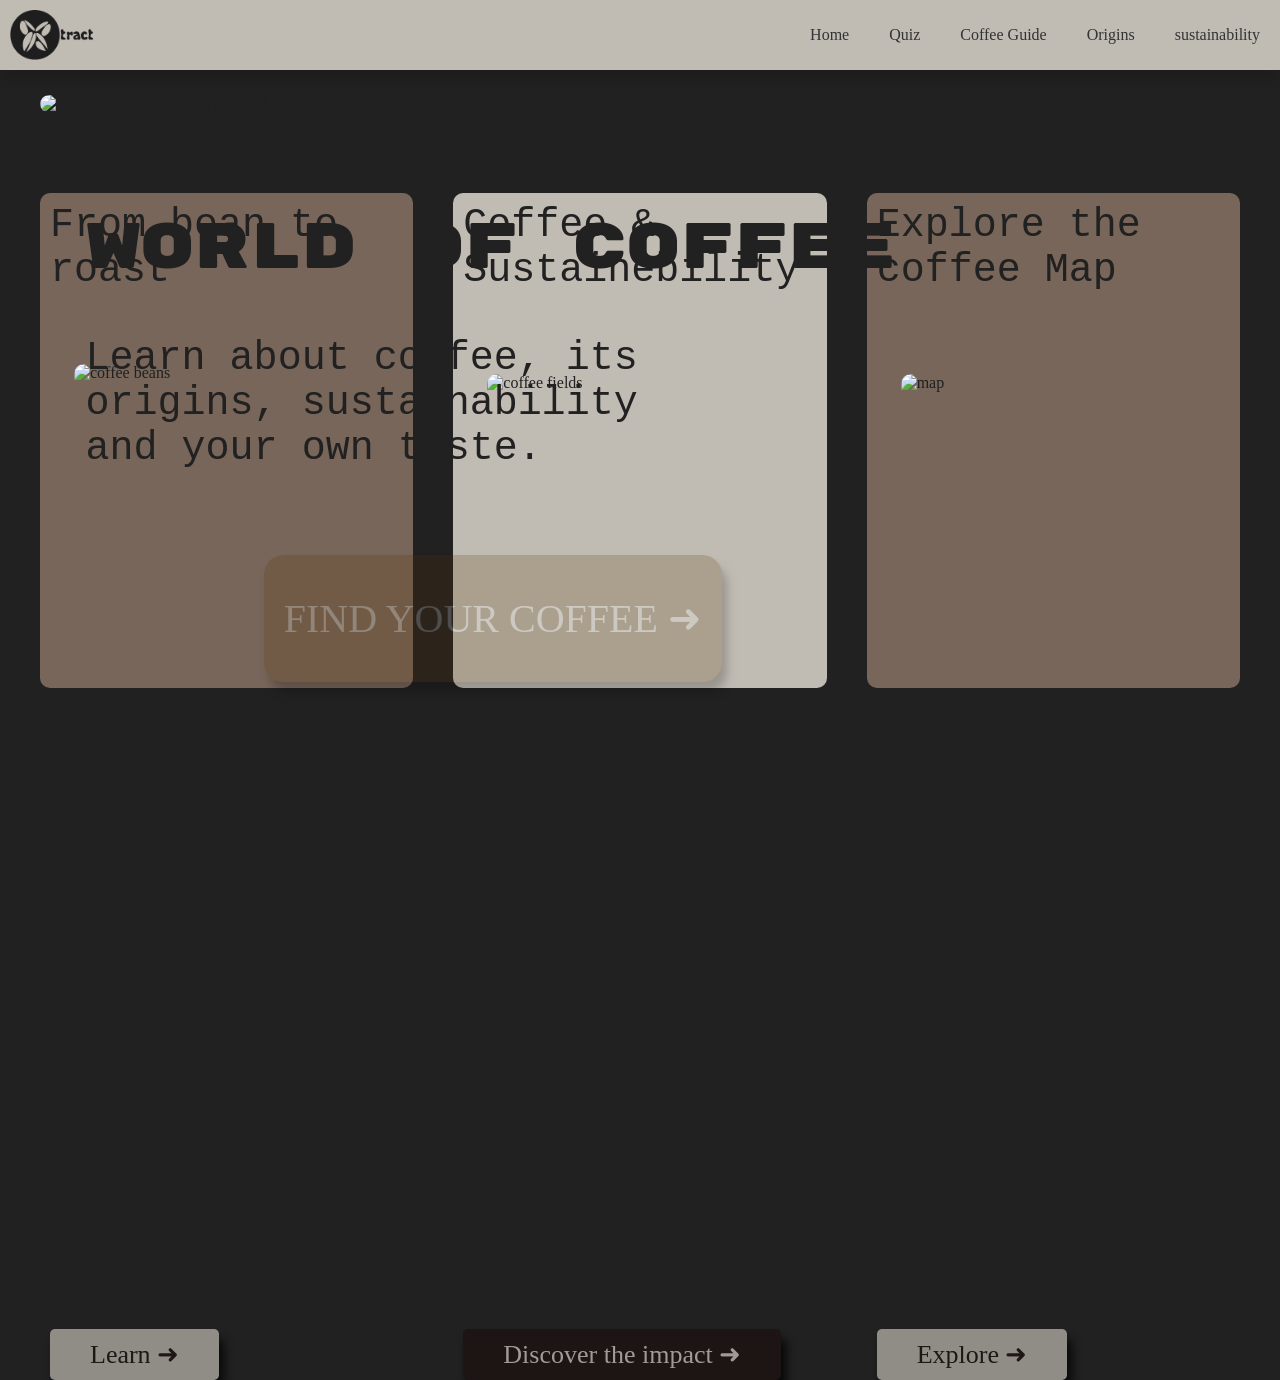
==== index.html @ 111a6716 "Add files via upload" ====
<!DOCTYPE html>
<html lang="en">

<head>
    <title>Home</title>
    <meta charset="utf-8">
    <meta name="viewport" content="width=device-width, initial-scale=1.0">
    <meta name="robots" content="noindex">
    <link rel="stylesheet" href="style.css">
    <link rel="stylesheet" href="layout.css">
    <link rel="stylesheet" href="burger.css">

    <link rel="preconnect" href="https://fonts.googleapis.com">
    <link rel="preconnect" href="https://fonts.gstatic.com" crossorigin>
    <link
        href="https://fonts.googleapis.com/css2?family=Inconsolata:wght@200..900&family=Prompt:ital,wght@0,100;0,200;0,300;0,400;0,500;0,600;0,700;0,800;0,900;1,100;1,200;1,300;1,400;1,500;1,600;1,700;1,800;1,900&family=Rubik+Mono+One&display=swap"
        rel="stylesheet">

    <link rel="icon" href="SVG/Asset 3.svg" type="image/svg+xml" />
</head>

<body>
    <header>
        <div class="logo">
            <a href="/">
                <img src="logo.png" alt="Logo">
            </a>
        </div>
        <nav>
            <ul class="menu">
                <li><a href="index.html">Home</a></li>
                <li><a href="quiz.html">Quiz</a></li>
                <li><a href="coffee_guide.html">Coffee Guide</a></li>
                <li><a href="origins.html">Origins</a></li>
                <li><a href="sustainability.html">sustainability</a></li>
            </ul>
            <button class="burger">
                <span class="line"></span>
                <span class="line"></span>
                <span class="line"></span>
            </button>
        </nav>
    </header>

    <main>
        <div class="m">
            <div class="picturetext p">
                <h1 class="color1">Discover the world of coffee</h1>
                <h2 class="color1">Learn about coffee, its origins, sustainability and your own taste.</h2>

                <div class="button1">
                    <a class="btn" type="button" href="quiz.html">FIND YOUR COFFEE ➜</a>
                </div>
            </div>
            <img class="background-img" src="home_images/homeimage1.png" alt="Metal coffee cup placed on bedsheets">
        </div>
        <div class="grid_1-1-1">
            <div class="htimg2 grid_1">

                <h2 class="t2">From bean to roast</h2>

                <img class="himg2" src="home_images/homeimage2.jpg" alt="coffee beans">
                <div>
                    <a class="button2 b2" type="button" href="coffee_guide.html">Learn ➜</a>
                </div>

            </div>
            <div class="htimg4 grid_1">
                <h2 class="t3">Coffee & Sustainebility</h2>
                <img class="himg4" src="home_images/homeimage4.jpg" alt="coffee fields">
                <div>
                    <a class="button3 b3" type="button" href="sustainability.html">Discover the impact ➜</a>
                </div>
            </div>
            <div class="htimg3 grid_1">
                <h2 class="text4">Explore the coffee Map</h2>
                <img class="himg3" src="home_images/homeimage3.jpg" alt="map">
                <div>
                    <a class="button2 b4" type="button" href="origins.html">Explore ➜</a>
                </div>
            </div>

        </div>
    </main>
</body>
---- style.css ----
/******General******/

@font-face {
  font-family: rastely-blur;
  src: url("fonts/RastelyBlur-Regular.otf");
}

* {
  margin: 0;
  padding: 0;
  box-sizing: border-box;
}

body {
  background-color: #212121;
}

img {
  width: 100%;
  height: auto;
  display: block;
  height: auto;
  display: block;
  margin-top: 25px;
  align-self: center;
  border-radius: 10px;
  box-sizing: border-box;
}

header {
  position: sticky;
  top: 0;
  display: flex;
  justify-content: space-between;
  align-items: center;
  padding: 10px;
  background-color: #c0bbb3;
  box-shadow: 0 10px 10px rgba(0, 0, 0, 0.1);

  .logo img {
    height: 50px;
    margin: 0;
  }
}

nav {
  display: flex;
  align-items: center;

  @media (width < 800px) {
    &.active .menu {
      display: block;
      background-color: #ffffff;
      position: absolute;
      top: 94px;
      left: 0;
      width: 100%;
      box-shadow: 0 10px 10px rgba(0, 0, 0, 0.1);
      z-index: 1;
    }

    &.active .menu li {
      margin: 10px 20px;
    }

    &.active .menu a {
      font-size: 24px;
    }
  }
}

.menu {
  display: flex;
  list-style: none;
  margin: 0;
  padding: 0;

  li {
    margin-right: 20px;
  }

  li:last-child {
    margin-right: 0;
  }

  a {
    display: block;
    padding: 10px;
    color: #333333;
    text-decoration: none;
    transition: color 0.3s;
    text-align: end;

    &:hover {
      color: #ff0000;
    }
  }

  @media (width < 800px) {
    display: none;
  }
}

.burger {
  width: 30px;
  height: 20px;
  cursor: pointer;
  display: none;
  padding: 0px;
  opacity: 100%;

  .line {
    display: block;
    width: 100%;
    height: 2px;
    background-color: #333333;
    margin-bottom: 5px;
    transition: 0.2s linear;
  }

  @media (width < 800px) {
    display: block;
    background-color: transparent;
    border: 0;

    &.active .line:nth-child(1) {
      transform: rotate(45deg) translate(5px, 5px);
      transition: 0.2s linear;
    }

    &.active .line:nth-child(2) {
      opacity: 0;
      transition: 0.15s linear;
    }

    &.active .line:nth-child(3) {
      transform: rotate(-45deg) translate(5px, -5px);
      transition: 0.2s linear;
    }
  }
}

/******Navigation******/

/******Homepage******/

.htimg2 {
  background-color: #776659;
  border-radius: 10px;
  padding: 10px;
}
.htimg3 {
  background-color: #776659;
  border-radius: 10px;
  padding: 10px;
}
.htimg4 {
  background-color: #c0bbb3;
  border-radius: 10px;
  padding: 10px;
}

.himg2 {
  max-width: 19rem;
  height: 15rem;
  object-fit: cover;
  margin-left: 1.5rem;
  margin-bottom: 1.5rem;
  position: absolute;
  margin-top: 110px;
}
.himg3 {
  max-width: 19rem;
  height: 15rem;
  object-fit: cover;
  margin-left: 1.5rem;
  margin-bottom: 1.5rem;
}
.himg4 {
  max-width: 19rem;
  height: 15rem;
  object-fit: cover;
  margin-left: 1.5rem;
  margin-bottom: 1.5rem;
}

.himg5 {
  max-height: 30rem;
  object-fit: cover;
}

.background-img {
  margin-top: 0;
}

button,
a.btn {
  border: none;
  background-color: #5c3300;
  color: #ffffff;
  opacity: 20%;
  padding: 40px 20px;
  border-radius: 20px;
  text-align: center;
  text-decoration: none;
  display: inline-block;
  font-size: 40px;
  margin: 4px 2px;
  cursor: pointer;
  font-family: rastely-blur;
  box-shadow: 5px 10px 10px rgba(0, 0, 0, 1);
}

.button2 {
  border: none;
  background-color: #c0bbb3;
  color: #1d1312;
  opacity: 70%;
  border-radius: 5px;
  text-align: center;
  text-decoration: none;
  display: inline-block;
  font-size: 26px;
  cursor: pointer;
  position: relative;
  padding: 10px;
  padding-right: 40px;
  padding-left: 40px;
  font-family: rastely-blur;
  box-shadow: 5px 10px 10px rgba(0, 0, 0, 1);
}

.button3 {
  border: none;
  background-color: #1d1312;
  color: #c0bbb3;
  opacity: 70%;
  border-radius: 5px;
  text-align: center;
  text-decoration: none;
  display: inline-block;
  font-size: 26px;
  cursor: pointer;
  position: relative;
  padding: 10px;
  padding-right: 40px;
  padding-left: 40px;
  font-family: rastely-blur;
  box-shadow: 5px 10px 10px rgba(0, 0, 0, 1);
}

.b2 {
  position: absolute;
}

.b3 {
  position: absolute;
  background-color: #1d1312;
  color: #c0bbb3;
  opacity: 80%;
}
.b4 {
  position: absolute;
}

main {
  color: #212121;
}

h1 {
  font-family: "Rubik Mono One", monospace;
  font-weight: 500;
  font-size: 64px;
  margin-bottom: 3rem;
}

h2 {
  font-family: "Inconsala", monospace;
  font-weight: 500;
  font-size: 40px;
  margin-bottom: 1rem;
}

p {
  max-width: 50rem;
  font-size: 22px;
  margin-bottom: 3rem;
  font-family: "Prompt", monospace;
}

.landing-page {
  position: relative;
}

.picturetext {
  position: absolute;
}

.m {
  margin-top: 25px;
}

.p {
  padding: 20px;
  margin-left: 2%;
  margin-top: 1%;
}

/******Coffee_Guide******/

.cgbody {
  background-image: url("/coffee-guide_images/metal.jpg");
}

/******Quiz******/
.quiz-body {
  background-image: url("/quiz_images/quiz_background.jpg");
}

.quiz-card {
  color: white;
  background-color: rgba(255, 255, 255, 0.25);
  border-radius: 20px;
  width: 100%;
  height: 100%;
  padding: 2rem;
  margin-top: 100px;
}

.quiz-card-content {
  padding: 1rem;
}

.quiz-card-content > h1 {
  font-size: 3.5rem;
}

.quiz-button {
  opacity: 100%;
  background-color: #c0bbb3;
  color: #1d1312;
  border-style: solid;
  border-width: 5px;
  border-color: #1d1312;
  border-radius: 20px;
  font-family: "Inconsolata", monospace;
  font-weight: 700;
  font-size: 32px;
  padding: 20px;
}

/******Origins******/

/******Recipes******/

/******Sustainability******/
.sustaineble-background {
  background-color: #c0bbb390;
  padding-left: 5rem;
  padding-top: 3rem;
  margin-top: 5rem;
  border-radius: 20px;
}

.black-background {
  background-color: #212121df;
  color: #c0bbb3;
  border-radius: 10px;
  padding: 2rem;
  max-width: 18rem;
  font-size: 20px;
  padding-bottom: 5px;
  margin-bottom: 2rem;
}

h4 {
  font-family: rastely-blur;
  font-size: xx-large;
}

.sb2 {
  background-image: url("bg.jpg");
}

.simg {
  margin-bottom: 2rem;
  max-height: 20rem;
  object-fit: cover;
}

.sheaviert {
  font-size: 16px;
  font-weight: 600;
}

/******Footer******/
---- layout.css ----
/******General******/

main {
  max-width: 1200px;
  margin-inline: auto;
  display: grid;
}

header {
  z-index: 5;
}

.picturetext {
  z-index: 0;
}

.background-img {
  z-index: -1;
  max-height: 45rem;
  object-fit: cover;
}

/******Navigation******/

/******Homepage******/
.p > h1 {
  max-width: 80%;
}

.p > h2 {
  max-width: 50%;
  margin-top: 2rem;
}

.button1 {
  margin-top: 80px;
  margin-left: 15%;
}

.button2 {
  grid-column: 2 / span 1;
}
.t2 {
  grid-column: 1 / span 2;
}

.grid_1 {
  margin-top: 40px;
  display: grid;
  gap: 40px;

  @media (width > 800px) {
    grid-template-columns: repeat(2, 1fr);
  }
}

.himg4 {
  grid-column: 1 / span 2;
}

.t3 {
  grid-column: 1 / span 2;
}

.text4 {
  grid-column: 1 / span 2;
}
.himg3 {
  grid-column: 1 / span 2;
}

.b3 {
  grid-row: 2;
  bottom: -30rem;
}

.b2 {
  grid-row: 2;
  bottom: -30rem;
}
.b4 {
  grid-row: 2;
  bottom: -30rem;
}
/******Coffee_Guide******/

/******Quiz******/

.grid_1-1 {
  margin-top: 40px;
  display: grid;
  gap: 40px;

  @media (width > 800px) {
    grid-template-columns: repeat(2, 1fr);
  }
}

.grid_1-1-1 {
  display: grid;
  margin-top: 40px;
  gap: 40px;
  margin-bottom: 5rem;

  @media (width > 800px) {
    grid-template-columns: repeat(3, 1fr);
  }
}

/******Origins******/

/******Recipes******/

/******Sustainability******/
.grid_3-1 {
  margin-top: 40px;
  display: grid;
  gap: 40px;

  @media (width > 800px) {
    grid-template-columns: 1fr 1fr;
  }
}

.placement {
  grid-column: 2;
}

/******Footer******/
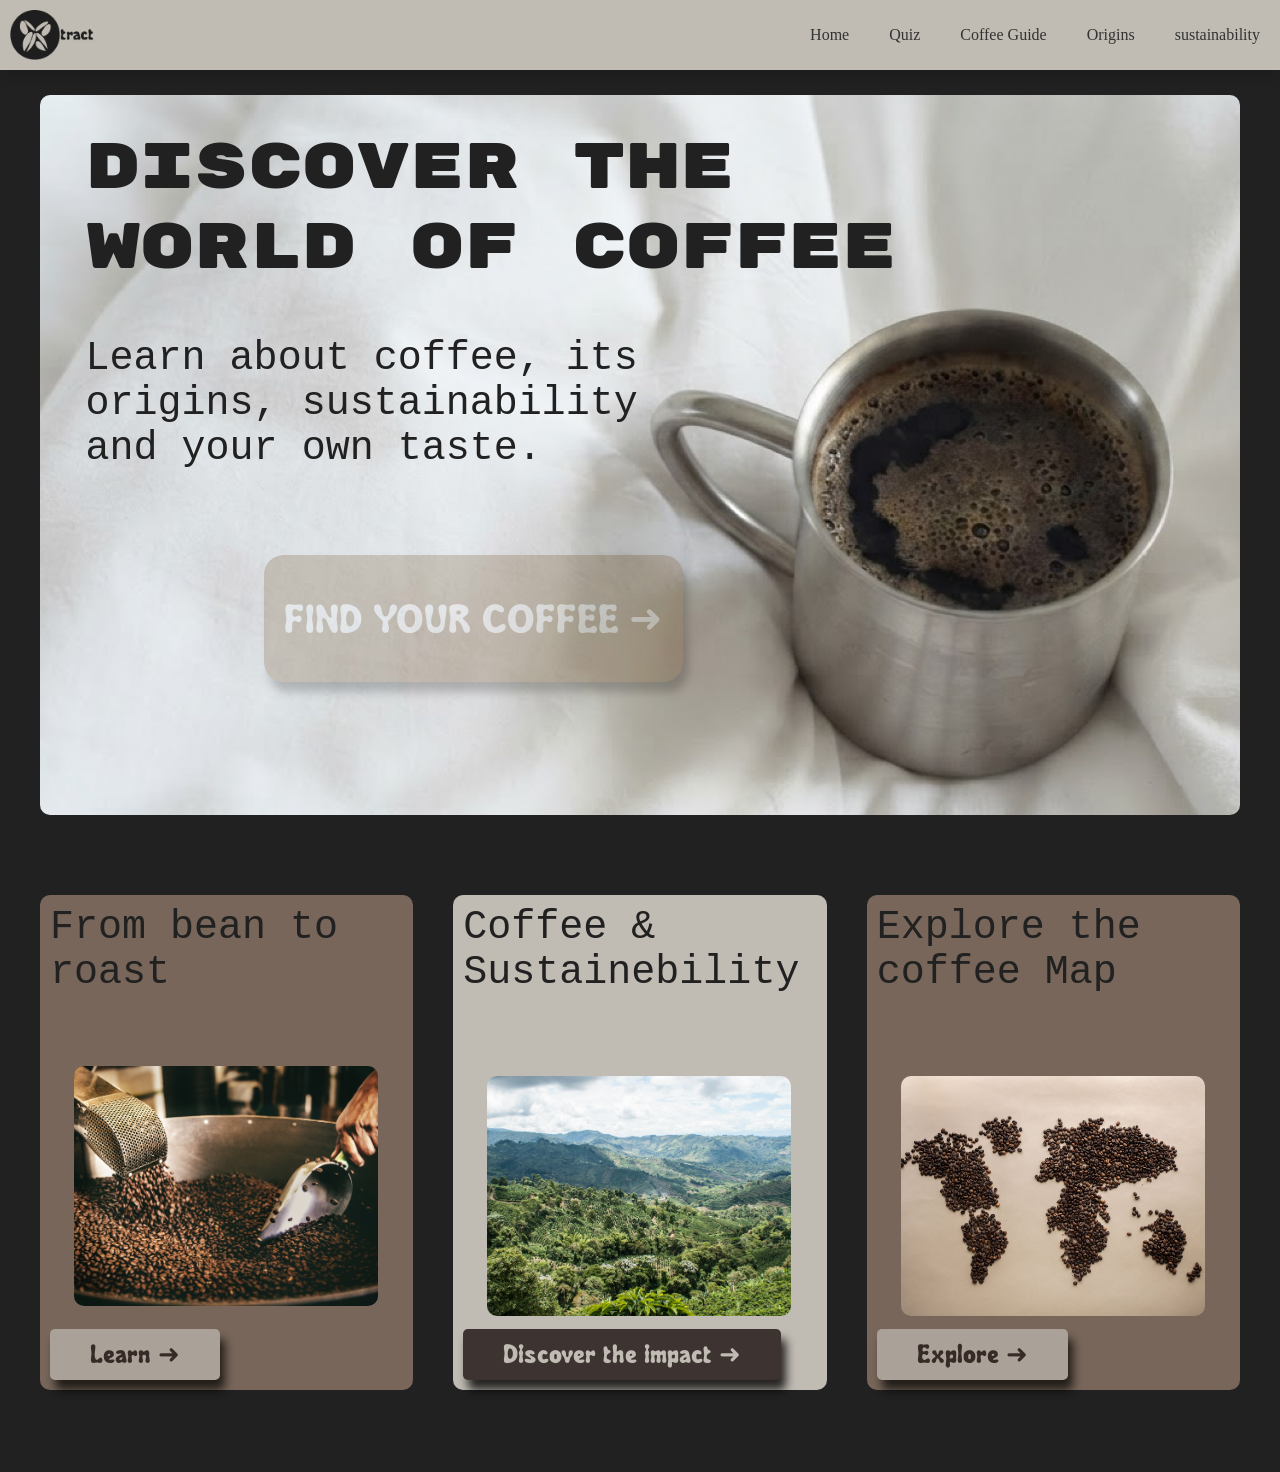
==== commit cea3291c: "Change logo link to point to index.html" ====
--- a/index.html
+++ b/index.html
@@ -22,7 +22,7 @@
 <body>
     <header>
         <div class="logo">
-            <a href="/">
+            <a href="index.html">
                 <img src="logo.png" alt="Logo">
             </a>
         </div>
@@ -82,4 +82,4 @@
 
         </div>
     </main>
-</body>+</body>
